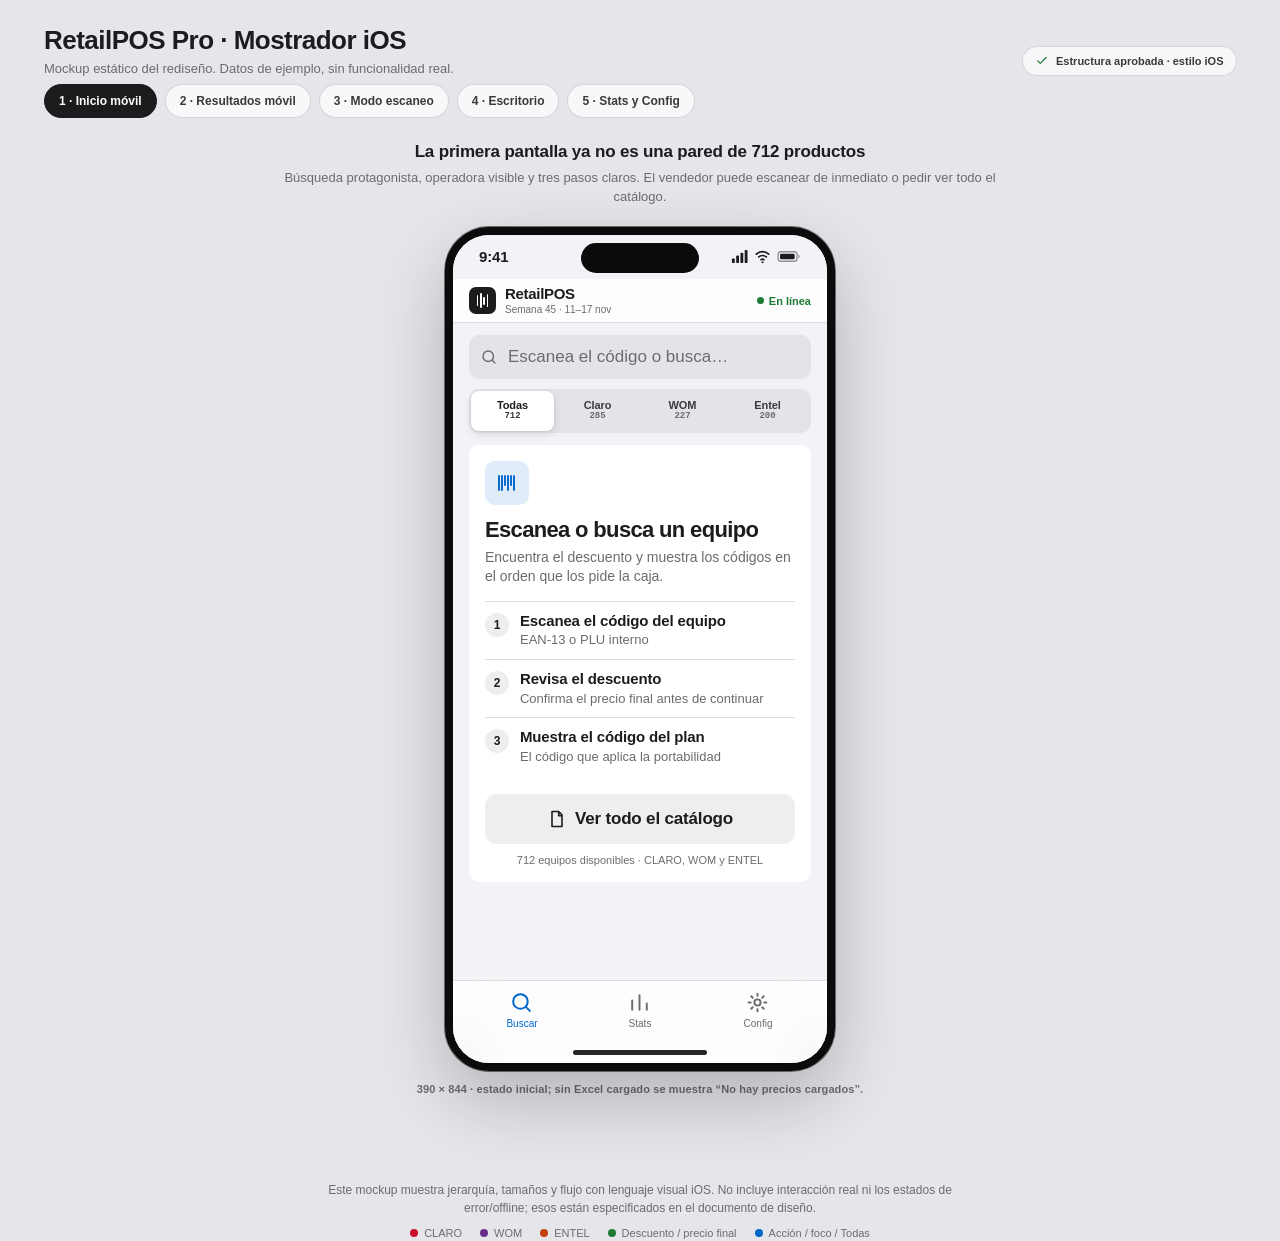
==== docs/superpowers/specs/mockups/retailpos-mostrador.html @ cb87d4d6 "feat(ui): pule contraste, accesibilidad y documenta la entrega iOS" ====
<!DOCTYPE html>
<html lang="es">
<head>
<meta charset="UTF-8">
<meta name="viewport" content="width=device-width, initial-scale=1">
<title>RetailPOS Pro · Mockup Mostrador iOS</title>
<style>
  :root {
    --canvas: #F2F2F7;
    --surface: #FFFFFF;
    --fill: rgba(118, 118, 128, 0.12);
    --fill-strong: rgba(118, 118, 128, 0.20);
    --ink: #1C1C1E;
    --ink-2: #3A3A3C;
    --muted: #6C6C70;
    --separator: rgba(60, 60, 67, 0.29);
    --separator-soft: rgba(60, 60, 67, 0.16);
    --tint: #0066CC;
    --tint-soft: rgba(0, 102, 204, 0.12);
    --success: #1E7A34;
    --success-soft: rgba(30, 122, 52, 0.12);
    --danger: #D70015;
    --claro: #C8102E;
    --wom: #6B2D8B;
    --entel: #C2410C;
    --todas: #0066CC;
    --warning-bg: #FFF8E5;
    --warning-ink: #6B4E00;
    --radius-group: 10px;
    --radius-control: 10px;
    --radius-button: 12px;
    --shadow-knob: 0 0 0 0.5px rgba(0,0,0,.04), 0 3px 8px rgba(0,0,0,.12);
    --ui: -apple-system, BlinkMacSystemFont, "SF Pro Text", "SF Pro Display", "Segoe UI", Roboto, "Helvetica Neue", Arial, sans-serif;
    --mono: ui-monospace, "SF Mono", Menlo, Consolas, "Cascadia Mono", monospace;
  }
  * { box-sizing: border-box; }
  html, body { margin: 0; min-height: 100%; }
  body {
    background: #E5E5EA;
    color: var(--ink);
    font-family: var(--ui);
    -webkit-font-smoothing: antialiased;
    text-rendering: optimizeLegibility;
  }
  button { font: inherit; color: inherit; cursor: pointer; }
  .mono { font-family: var(--mono); font-variant-numeric: tabular-nums; }
  .icon { width: 20px; height: 20px; display: inline-block; vertical-align: middle; flex: 0 0 auto; }
  .hairline { background: var(--separator); height: 1px; border: 0; margin: 0; }

  /* ---------- Mock chrome ---------- */
  .mock-top {
    max-width: 1240px; margin: 0 auto; padding: 26px 24px 8px;
    display: flex; justify-content: space-between; align-items: flex-end; gap: 20px;
  }
  .mock-top h1 { margin: 0; font-size: 26px; font-weight: 800; letter-spacing: -.02em; line-height: 1.1; }
  .mock-top p { margin: 6px 0 0; color: var(--muted); font-size: 13px; font-weight: 500; }
  .mock-badge {
    display: inline-flex; align-items: center; gap: 7px; height: 30px; padding: 0 12px;
    border-radius: 999px; background: rgba(255,255,255,.7); border: 1px solid rgba(60,60,67,.18);
    color: var(--ink-2); font-size: 11px; font-weight: 700; white-space: nowrap;
    backdrop-filter: saturate(180%) blur(20px);
  }
  .mock-tabs {
    max-width: 1240px; margin: 0 auto; padding: 0 24px 24px;
    display: flex; gap: 8px; flex-wrap: wrap;
  }
  .tab {
    height: 34px; padding: 0 14px; border-radius: 999px; border: 1px solid rgba(60,60,67,.18);
    background: rgba(255,255,255,.72); color: var(--ink-2); font-size: 12px; font-weight: 650;
    display: inline-flex; align-items: center; gap: 6px;
    -webkit-backdrop-filter: saturate(180%) blur(20px); backdrop-filter: saturate(180%) blur(20px);
  }
  .tab.active { background: var(--ink); border-color: var(--ink); color: #FFFFFF; }
  .stage { display: none; max-width: 1240px; margin: 0 auto; padding: 0 24px 64px; }
  .stage.active { display: block; }
  .stage-head { max-width: 760px; margin: 0 auto 20px; text-align: center; }
  .stage-head h2 { margin: 0; font-size: 17px; font-weight: 700; letter-spacing: -.01em; }
  .stage-head p { margin: 6px 0 0; color: var(--muted); font-size: 13px; line-height: 1.5; }
  .phone-row { display: flex; justify-content: center; gap: 34px; flex-wrap: wrap; align-items: flex-start; }
  .phone-wrap { display: flex; flex-direction: column; align-items: center; gap: 12px; }
  .phone-caption { font-size: 11px; font-weight: 650; color: var(--muted); letter-spacing: .01em; }

  /* ---------- iPhone frame ---------- */
  .phone {
    width: 390px; height: 844px; background: var(--canvas); border: 8px solid #0B0B0C;
    border-radius: 44px; overflow: hidden; box-shadow: 0 28px 70px rgba(0,0,0,.22), 0 0 0 1px rgba(0,0,0,.5);
    display: flex; flex-direction: column; position: relative;
  }
  .statusbar {
    height: 44px; flex: 0 0 auto; display: flex; align-items: center; justify-content: space-between;
    padding: 0 26px; background: var(--canvas); position: relative; z-index: 3;
  }
  .statusbar .time { font-size: 15px; font-weight: 650; letter-spacing: -.01em; width: 54px; }
  .island {
    position: absolute; top: 8px; left: 50%; transform: translateX(-50%);
    width: 118px; height: 30px; background: #0B0B0C; border-radius: 999px;
  }
  .status-icons { display: flex; align-items: center; gap: 6px; width: 54px; justify-content: flex-end; }
  .status-icons .icon { width: 17px; height: 17px; }

  /* ---------- Translucent bars ---------- */
  .appbar, .navbar, .tabbar, .detail-footer {
    background: rgba(255,255,255,.82);
    -webkit-backdrop-filter: saturate(180%) blur(20px);
    backdrop-filter: saturate(180%) blur(20px);
  }
  .appbar {
    height: 44px; flex: 0 0 auto; border-bottom: 1px solid var(--separator-soft);
    display: flex; align-items: center; justify-content: space-between; padding: 0 16px;
    position: relative; z-index: 2;
  }
  .brand { display: flex; align-items: center; gap: 9px; min-width: 0; }
  .brand-mark {
    width: 27px; height: 27px; border-radius: 7px; background: var(--ink); color: #FFFFFF;
    display: flex; align-items: center; justify-content: center; gap: 1.5px; flex: 0 0 auto;
  }
  .brand-mark i { display: block; width: 1.8px; background: #FFFFFF; border-radius: 1px; }
  .brand-mark i:nth-child(1) { height: 11px; }
  .brand-mark i:nth-child(2) { height: 15px; }
  .brand-mark i:nth-child(3) { height: 8px; }
  .brand-mark i:nth-child(4) { height: 13px; }
  .brand-title { font-size: 15px; font-weight: 700; letter-spacing: -.02em; line-height: 1.1; }
  .brand-sub { font-size: 10px; color: var(--muted); font-weight: 500; margin-top: 1px; }
  .conn { display: inline-flex; align-items: center; gap: 5px; font-size: 11px; font-weight: 600; color: var(--success); }
  .conn-dot { width: 7px; height: 7px; border-radius: 50%; background: var(--success); }
  .screen { flex: 1; min-height: 0; display: flex; flex-direction: column; background: var(--canvas); }
  .scroll { flex: 1; min-height: 0; overflow: auto; padding: 12px 16px 18px; }

  /* ---------- Search & segmented ---------- */
  .search {
    height: 44px; display: flex; align-items: center; gap: 8px; padding: 0 11px;
    background: var(--fill); border-radius: var(--radius-control);
  }
  .search .icon { color: var(--muted); width: 18px; height: 18px; }
  .search input {
    border: 0; outline: 0; background: transparent; flex: 1; min-width: 0;
    font-size: 17px; font-weight: 400; color: var(--ink); font-family: var(--ui);
  }
  .search input::placeholder { color: var(--muted); }
  .segmented {
    display: grid; grid-template-columns: repeat(4, 1fr); gap: 2px; margin-top: 10px;
    background: var(--fill); border-radius: var(--radius-control); padding: 2px; height: 44px;
  }
  .segment {
    border: 0; background: transparent; border-radius: 8px; padding: 0 4px;
    display: flex; flex-direction: column; align-items: center; justify-content: center; gap: 0;
    color: var(--ink-2); min-width: 0;
  }
  .segment.active { background: #FFFFFF; box-shadow: var(--shadow-knob); color: var(--ink); }
  .seg-label { font-size: 11px; font-weight: 600; letter-spacing: -.01em; line-height: 1.15; white-space: nowrap; }
  .seg-count { font-size: 9px; font-weight: 600; color: var(--muted); font-family: var(--mono); line-height: 1.1; }
  .segment.active .seg-count { color: var(--ink-2); }

  /* ---------- Generic ---------- */
  .group { background: var(--surface); border-radius: var(--radius-group); overflow: hidden; }
  .group-header {
    display: flex; align-items: center; justify-content: space-between; gap: 8px;
    margin: 16px 16px 7px; font-size: 12px; font-weight: 600; color: var(--muted);
    text-transform: uppercase; letter-spacing: .04em;
  }
  .row { display: flex; align-items: center; gap: 12px; padding: 12px 16px; min-height: 44px; background: var(--surface); }
  .row + .row { border-top: 1px solid var(--separator-soft); }
  .row-title { font-size: 16px; font-weight: 600; letter-spacing: -.01em; }
  .row-sub { font-size: 13px; color: var(--muted); margin-top: 1px; line-height: 1.35; }
  .chev { color: #C7C7CC; width: 15px; height: 15px; }
  .btn {
    height: 50px; border-radius: var(--radius-button); border: 0; font-size: 17px;
    font-weight: 600; display: inline-flex; align-items: center; justify-content: center;
    gap: 8px; padding: 0 16px; letter-spacing: -.01em;
  }
  .btn-block { width: 100%; }
  .btn-primary { background: var(--tint); color: #FFFFFF; }
  .btn-secondary { background: var(--fill); color: var(--ink); }
  .btn-text { background: transparent; color: var(--tint); padding: 0 4px; }
  .btn-plain { background: transparent; border: 0; color: var(--tint); font-size: 15px; font-weight: 600; min-height: 44px; display: inline-flex; align-items: center; padding: 0 4px; }
  .text-btn {
    min-height: 44px; display: inline-flex; align-items: center; justify-content: center; gap: 6px;
    border: 0; background: transparent; color: var(--tint); font-size: 15px; font-weight: 600; padding: 0 6px;
  }
  .carrier {
    height: 20px; padding: 0 7px; border-radius: 5px; color: #FFFFFF;
    font-size: 10px; font-weight: 700; letter-spacing: .03em;
    display: inline-flex; align-items: center; flex: 0 0 auto;
  }
  .carrier-claro { background: var(--claro); }
  .carrier-wom { background: var(--wom); }
  .carrier-entel { background: var(--entel); }

  /* ---------- Initial state ---------- */
  .hero { margin-top: 12px; padding: 16px; }
  .hero-icon {
    width: 44px; height: 44px; border-radius: 10px; background: var(--tint-soft); color: var(--tint);
    display: flex; align-items: center; justify-content: center; margin-bottom: 12px;
  }
  .hero-icon .icon { width: 24px; height: 24px; }
  .hero h2 { margin: 0; font-size: 22px; font-weight: 700; letter-spacing: -.03em; line-height: 1.18; }
  .hero p { margin: 5px 0 0; color: var(--muted); font-size: 14px; line-height: 1.4; }
  .steps { margin: 14px 0 4px; border-top: 1px solid var(--separator-soft); }
  .step { display: flex; gap: 11px; align-items: flex-start; padding: 10px 0; border-bottom: 1px solid var(--separator-soft); }
  .step:last-child { border-bottom: 0; }
  .step-num {
    width: 24px; height: 24px; border-radius: 50%; background: var(--fill);
    color: var(--ink); font-size: 12px; font-weight: 700; display: flex; align-items: center;
    justify-content: center; flex: 0 0 auto; margin-top: 1px;
  }
  .step-title { font-size: 15px; font-weight: 600; line-height: 1.25; letter-spacing: -.01em; }
  .step-sub { font-size: 13px; color: var(--muted); margin-top: 1px; line-height: 1.35; }
  .hero .btn { margin-top: 14px; }
  .availability { margin-top: 10px; text-align: center; font-size: 11px; font-weight: 500; color: var(--muted); }

  /* ---------- Tab bar ---------- */
  .tabbar {
    flex: 0 0 auto; height: 83px; padding: 7px 10px 0; border-top: 1px solid var(--separator-soft);
    display: grid; grid-template-columns: repeat(3, 1fr); position: relative;
  }
  .nav-item {
    display: flex; flex-direction: column; align-items: center; justify-content: flex-start;
    gap: 3px; font-size: 10px; font-weight: 500; color: var(--muted);
    background: transparent; border: 0; padding-top: 2px;
  }
  .nav-item .icon { width: 25px; height: 25px; }
  .nav-item.active { color: var(--tint); }
  .home-indicator {
    position: absolute; bottom: 8px; left: 50%; transform: translateX(-50%);
    width: 134px; height: 5px; border-radius: 999px; background: rgba(0,0,0,.85);
  }

  /* ---------- Results ---------- */
  .results-head { display: flex; align-items: center; justify-content: space-between; margin: 14px 4px 8px; }
  .results-count { font-size: 13px; font-weight: 500; color: var(--muted); }
  .filter-btn {
    height: 44px; padding: 0 12px; border-radius: 999px; border: 0; background: var(--fill);
    color: var(--ink); font-size: 13px; font-weight: 600; display: inline-flex; align-items: center; gap: 5px;
  }
  .result-row {
    width: 100%; display: grid; grid-template-columns: minmax(0, 1fr) auto; gap: 10px; align-items: center;
    min-height: 76px; padding: 11px 14px; border: 0; border-bottom: 1px solid var(--separator-soft);
    background: var(--surface); text-align: left;
  }
  .result-row:last-child { border-bottom: 0; }
  .result-meta { display: flex; align-items: center; gap: 7px; margin-bottom: 4px; }
  .brand-text { font-size: 11px; font-weight: 600; color: var(--muted); letter-spacing: .02em; }
  .result-name { font-size: 16px; font-weight: 600; line-height: 1.25; letter-spacing: -.02em; white-space: nowrap; overflow: hidden; text-overflow: ellipsis; }
  .result-sub { font-size: 12px; color: var(--muted); margin-top: 2px; font-weight: 400; }
  .result-price { text-align: right; display: flex; align-items: center; gap: 6px; }
  .discount { font-size: 15px; font-weight: 700; color: var(--success); letter-spacing: -.01em; }
  .final { font-size: 13px; font-weight: 600; color: var(--ink); margin-top: 1px; }
  .load-more { margin-top: 12px; }

  /* ---------- Detail ---------- */
  .navbar {
    height: 44px; flex: 0 0 auto; border-bottom: 1px solid var(--separator-soft);
    display: grid; grid-template-columns: 64px 1fr 64px; align-items: center; padding: 0 8px;
    position: relative; z-index: 2;
  }
  .nav-back {
    width: 44px; height: 44px; border: 0; background: transparent; color: var(--tint);
    display: inline-flex; align-items: center; justify-content: flex-start; padding-left: 6px;
  }
  .nav-back .icon { width: 22px; height: 22px; }
  .nav-title { text-align: center; min-width: 0; }
  .nav-title b { display: block; font-size: 16px; font-weight: 600; letter-spacing: -.02em; white-space: nowrap; overflow: hidden; text-overflow: ellipsis; }
  .nav-title span { display: block; font-size: 10px; color: var(--muted); font-weight: 500; margin-top: 0; }
  .nav-right { display: flex; justify-content: flex-end; padding-right: 4px; }
  .detail-screen { flex: 1; min-height: 0; display: flex; flex-direction: column; background: var(--canvas); position: relative; }
  .detail-scroll { flex: 1; min-height: 0; overflow: auto; padding: 12px 16px 16px; }
  .summary { padding: 12px 16px; }
  .summary-top { display: flex; align-items: flex-start; justify-content: space-between; gap: 10px; }
  .detail-name { font-size: 17px; font-weight: 700; line-height: 1.22; letter-spacing: -.02em; }
  .detail-meta { display: flex; align-items: center; gap: 7px; margin-top: 4px; font-size: 12px; color: var(--muted); font-weight: 500; }
  .dot-sep { width: 3px; height: 3px; border-radius: 50%; background: var(--muted); display: inline-block; }
  .price-line { display: flex; justify-content: space-between; align-items: flex-end; gap: 10px; margin-top: 12px; }
  .discount-big { font-size: 28px; font-weight: 700; color: var(--success); line-height: 1; letter-spacing: -.03em; }
  .final-big { font-size: 22px; font-weight: 700; line-height: 1; letter-spacing: -.02em; }
  .old-price { font-size: 11px; color: var(--muted); margin-top: 5px; font-weight: 500; }
  .price-right { text-align: right; }
  .discount-copy { display: flex; align-items: center; justify-content: flex-start; margin-top: 2px; }
  .section-title {
    display: flex; align-items: center; gap: 8px; margin: 12px 16px 6px;
    font-size: 12px; font-weight: 600; letter-spacing: .04em; text-transform: uppercase; color: var(--muted);
  }
  .code-card { padding: 10px 14px; margin-bottom: 10px; }
  .code-head { display: flex; align-items: center; justify-content: space-between; gap: 8px; }
  .code-label { display: flex; align-items: center; gap: 8px; font-size: 15px; font-weight: 600; letter-spacing: -.01em; }
  .step-chip {
    width: 22px; height: 22px; border-radius: 50%; background: var(--tint); color: #FFFFFF;
    font-size: 11px; font-weight: 700; display: inline-flex; align-items: center; justify-content: center; flex: 0 0 auto;
  }
  .code-carrier { color: var(--muted); font-weight: 500; }
  .code-kind { font-size: 10px; color: var(--muted); font-weight: 600; letter-spacing: .03em; }
  .barcode-box {
    height: 76px; background: #FFFFFF; border: 1px solid var(--separator-soft); border-radius: 8px;
    padding: 5px 8px; margin-top: 8px; display: flex; align-items: center; justify-content: center;
  }
  .barcode-box img { width: 100%; height: 100%; object-fit: fill; }
  .code-foot { display: flex; align-items: center; justify-content: space-between; gap: 8px; margin-top: 4px; }
  .code-number { font-size: 22px; font-weight: 700; letter-spacing: .04em; }
  .details-row {
    margin-top: 2px; display: flex; align-items: center; justify-content: space-between;
    padding: 10px 16px; font-size: 15px; font-weight: 500; color: var(--ink);
  }
  .details-row .right { display: flex; align-items: center; gap: 6px; color: var(--muted); font-size: 12px; }
  .detail-footer {
    flex: 0 0 auto; padding: 10px 16px 34px; border-top: 1px solid var(--separator-soft); position: relative;
  }
  .detail-footer .home-indicator { position: absolute; bottom: 8px; }

  /* ---------- Desktop ---------- */
  .desktop-stage { overflow-x: auto; padding-bottom: 6px; }
  .desktop {
    width: 1180px; margin: 0 auto; background: var(--canvas); border: 1px solid rgba(60,60,67,.18);
    border-radius: 16px; overflow: hidden; box-shadow: 0 28px 70px rgba(0,0,0,.16);
  }
  .desk-appbar {
    height: 64px; background: rgba(255,255,255,.82); border-bottom: 1px solid var(--separator-soft);
    display: flex; align-items: center; justify-content: space-between; padding: 0 24px;
    -webkit-backdrop-filter: saturate(180%) blur(20px); backdrop-filter: saturate(180%) blur(20px);
  }
  .desk-nav { display: flex; gap: 2px; background: var(--fill); border-radius: 10px; padding: 2px; }
  .desk-nav span { height: 32px; padding: 0 14px; border-radius: 8px; display: inline-flex; align-items: center; gap: 6px; font-size: 12px; font-weight: 600; color: var(--ink-2); }
  .desk-nav span.active { background: #FFFFFF; box-shadow: var(--shadow-knob); color: var(--ink); }
  .desk-content { padding: 18px 24px 24px; }
  .desk-search-row { display: flex; gap: 10px; align-items: center; }
  .desk-search { flex: 1; }
  .desk-segmented { max-width: 440px; }
  .desk-grid { display: grid; grid-template-columns: 7fr 5fr; gap: 16px; margin-top: 14px; align-items: start; }
  .table-card { background: var(--surface); border-radius: 10px; overflow: hidden; }
  .table-head, .table-row { display: grid; grid-template-columns: .8fr 2.5fr 1fr 1fr 1fr .95fr; gap: 8px; align-items: center; padding: 9px 14px; }
  .table-head { border-bottom: 1px solid var(--separator-soft); font-size: 10px; font-weight: 600; text-transform: uppercase; letter-spacing: .04em; color: var(--muted); }
  .table-row { border-bottom: 1px solid var(--separator-soft); font-size: 12px; }
  .table-row:last-child { border-bottom: 0; }
  .table-row.selected { background: var(--tint-soft); }
  .table-name { font-size: 14px; font-weight: 600; white-space: nowrap; overflow: hidden; text-overflow: ellipsis; letter-spacing: -.01em; }
  .table-sub { font-size: 11px; color: var(--muted); font-weight: 400; margin-top: 1px; }
  .table-action { min-height: 36px; border: 0; background: transparent; font-size: 12px; font-weight: 600; color: var(--tint); white-space: nowrap; }
  .desk-panel { background: var(--surface); border-radius: 10px; padding: 14px; }
  .desk-panel .detail-name { font-size: 16px; }
  .desk-panel .code-card { padding: 10px 12px; margin-bottom: 8px; border: 1px solid var(--separator-soft); }
  .desk-panel .barcode-box { height: 66px; }
  .desk-panel .code-number { font-size: 18px; }

  /* ---------- Stats & Config ---------- */
  .large-title { margin: 4px 2px 2px; font-size: 34px; font-weight: 700; letter-spacing: -.035em; line-height: 1.1; }
  .large-sub { margin: 2px 2px 12px; font-size: 14px; color: var(--muted); font-weight: 400; }
  .stat-card { padding: 14px 16px; margin-bottom: 10px; }
  .stat-top { display: flex; align-items: center; gap: 10px; }
  .stat-drop { width: 28px; height: 28px; border-radius: 50%; flex: 0 0 auto; display: inline-flex; align-items: center; justify-content: center; color: #FFFFFF; }
  .stat-drop .icon { width: 16px; height: 16px; }
  .stat-name { font-size: 16px; font-weight: 600; letter-spacing: .02em; }
  .stat-brands { margin-left: auto; font-size: 11px; font-weight: 500; color: var(--muted); background: var(--fill); border-radius: 999px; padding: 3px 8px; }
  .stat-total { font-size: 34px; font-weight: 700; letter-spacing: -.035em; margin-top: 10px; line-height: 1; }
  .stat-label { font-size: 11px; color: var(--muted); font-weight: 500; margin-top: 2px; }
  .stat-row { display: flex; justify-content: space-between; align-items: center; gap: 8px; margin-top: 10px; padding-top: 9px; border-top: 1px solid var(--separator-soft); font-size: 12px; }
  .stat-row span:first-child { color: var(--muted); font-weight: 400; }
  .stat-row span:last-child { font-weight: 600; }
  .stat-link { display: flex; justify-content: flex-end; margin-top: 6px; }
  .config-warning {
    display: flex; gap: 9px; align-items: flex-start; padding: 10px 4px 12px;
    color: var(--warning-ink); font-size: 12px; line-height: 1.4; font-weight: 500;
  }
  .config-warning .icon { width: 17px; height: 17px; color: #B45309; margin-top: 1px; }
  .upload-card { margin-bottom: 10px; }
  .upload-card .row { align-items: flex-start; padding: 12px 14px; }
  .upload-icon { width: 29px; height: 29px; border-radius: 7px; background: var(--tint); color: #FFFFFF; display: flex; align-items: center; justify-content: center; flex: 0 0 auto; }
  .upload-icon.blue { background: #007AFF; }
  .upload-title { font-size: 16px; font-weight: 600; letter-spacing: -.01em; }
  .upload-desc { font-size: 12px; color: var(--muted); line-height: 1.35; margin-top: 2px; }
  .upload-body { padding: 0 14px 12px; border-top: 1px solid var(--separator-soft); }
  .upload-body .btn { margin-top: 12px; }
  .upload-status {
    margin-top: 10px; display: flex; align-items: center; gap: 7px; font-size: 12px;
    color: var(--ink-2); background: var(--fill); border-radius: 8px; padding: 8px 10px; font-weight: 500;
  }
  .upload-status .dot { width: 7px; height: 7px; border-radius: 50%; background: var(--success); flex: 0 0 auto; }
  .upload-status.blue .dot { background: #007AFF; }
  .advanced-row { display: flex; align-items: center; justify-content: space-between; padding: 12px 16px; font-size: 15px; font-weight: 500; }
  .muted-note { text-align: center; color: var(--muted); font-size: 12px; line-height: 1.5; margin: 22px auto 0; max-width: 640px; }
  .legend { display: flex; justify-content: center; gap: 18px; flex-wrap: wrap; margin-top: 8px; color: var(--muted); font-size: 11px; font-weight: 500; }
  .legend span { display: inline-flex; align-items: center; gap: 6px; }
  .legend b { width: 8px; height: 8px; border-radius: 50%; display: inline-block; }

  @media (max-width: 1100px) {
    .desktop { width: 100%; }
    .desktop-stage { overflow-x: visible; }
    .desk-grid { grid-template-columns: 1fr; }
    .table-head, .table-row { grid-template-columns: .85fr 1.9fr .85fr .85fr .95fr 1.05fr; }
    .desk-panel { max-width: none; }
  }
  @media (max-width: 760px) {
    .mock-top { align-items: flex-start; flex-direction: column; }
    .phone { transform: scale(.92); transform-origin: top center; margin-bottom: -60px; }
    .phone-row { gap: 12px; }
  }
</style>
</head>
<body>

<svg width="0" height="0" style="position:absolute" aria-hidden="true">
  <defs>
    <symbol id="i-search" viewBox="0 0 24 24"><circle cx="11" cy="11" r="7" fill="none" stroke="currentColor" stroke-width="1.9"/><path d="m20 20-3.6-3.6" fill="none" stroke="currentColor" stroke-width="1.9" stroke-linecap="round"/></symbol>
    <symbol id="i-barcode" viewBox="0 0 24 24"><path d="M4 5v14M7 5v14M10 5v9M13 5v14M16 5v9M19 5v14" fill="none" stroke="currentColor" stroke-width="1.9" stroke-linecap="round"/></symbol>
    <symbol id="i-chart" viewBox="0 0 24 24"><path d="M5 19V10M12 19V5M19 19v-6" fill="none" stroke="currentColor" stroke-width="1.9" stroke-linecap="round"/></symbol>
    <symbol id="i-settings" viewBox="0 0 24 24"><circle cx="12" cy="12" r="3" fill="none" stroke="currentColor" stroke-width="1.9"/><path d="M12 3.5v2M12 18.5v2M3.5 12h2M18.5 12h2M6 6l1.4 1.4M16.6 16.6 18 18M18 6l-1.4 1.4M7.4 16.6 6 18" fill="none" stroke="currentColor" stroke-width="1.9" stroke-linecap="round"/></symbol>
    <symbol id="i-chevron" viewBox="0 0 24 24"><path d="m9 5 7 7-7 7" fill="none" stroke="currentColor" stroke-width="2" stroke-linecap="round" stroke-linejoin="round"/></symbol>
    <symbol id="i-back" viewBox="0 0 24 24"><path d="m15 5-7 7 7 7" fill="none" stroke="currentColor" stroke-width="2.1" stroke-linecap="round" stroke-linejoin="round"/></symbol>
    <symbol id="i-copy" viewBox="0 0 24 24"><rect x="9" y="9" width="11" height="11" rx="2.5" fill="none" stroke="currentColor" stroke-width="1.9"/><path d="M15 9V6a2 2 0 0 0-2-2H6a2 2 0 0 0-2 2v7a2 2 0 0 0 2 2h3" fill="none" stroke="currentColor" stroke-width="1.9"/></symbol>
    <symbol id="i-printer" viewBox="0 0 24 24"><path d="M7 8V4h10v4M7 17H5a2 2 0 0 1-2-2v-4a2 2 0 0 1 2-2h14a2 2 0 0 1 2 2v4a2 2 0 0 1-2 2h-2M7 14h10v6H7z" fill="none" stroke="currentColor" stroke-width="1.9" stroke-linejoin="round"/></symbol>
    <symbol id="i-filter" viewBox="0 0 24 24"><path d="M4 7h16M7 12h10M10 17h4" fill="none" stroke="currentColor" stroke-width="1.9" stroke-linecap="round"/></symbol>
    <symbol id="i-check" viewBox="0 0 24 24"><path d="m5 12 4 4L19 6" fill="none" stroke="currentColor" stroke-width="2.1" stroke-linecap="round" stroke-linejoin="round"/></symbol>
    <symbol id="i-x" viewBox="0 0 24 24"><path d="m6 6 12 12M18 6 6 18" fill="none" stroke="currentColor" stroke-width="2.1" stroke-linecap="round"/></symbol>
    <symbol id="i-upload" viewBox="0 0 24 24"><path d="M12 16V4m0 0-4 4m4-4 4 4M5 16v2a2 2 0 0 0 2 2h10a2 2 0 0 0 2-2v-2" fill="none" stroke="currentColor" stroke-width="1.9" stroke-linecap="round" stroke-linejoin="round"/></symbol>
    <symbol id="i-file" viewBox="0 0 24 24"><path d="M6 3h8l4 4v14H6zM14 3v5h5" fill="none" stroke="currentColor" stroke-width="1.9" stroke-linejoin="round"/></symbol>
    <symbol id="i-info" viewBox="0 0 24 24"><circle cx="12" cy="12" r="9" fill="none" stroke="currentColor" stroke-width="1.9"/><path d="M12 11v5M12 8h.01" fill="none" stroke="currentColor" stroke-width="2.1" stroke-linecap="round"/></symbol>
    <symbol id="i-warning" viewBox="0 0 24 24"><path d="M12 4 3.2 19.5h17.6L12 4z" fill="none" stroke="currentColor" stroke-width="1.9" stroke-linejoin="round"/><path d="M12 9.5v4.5M12 17h.01" fill="none" stroke="currentColor" stroke-width="2" stroke-linecap="round"/></symbol>
    <symbol id="i-refresh" viewBox="0 0 24 24"><path d="M20 11a8 8 0 1 0-2.3 5.7M20 5v6h-6" fill="none" stroke="currentColor" stroke-width="1.9" stroke-linecap="round" stroke-linejoin="round"/></symbol>
    <symbol id="i-signal" viewBox="0 0 18 18"><rect x="1" y="11" width="3" height="5" rx="1" fill="currentColor"/><rect x="5.5" y="8" width="3" height="8" rx="1" fill="currentColor"/><rect x="10" y="5" width="3" height="11" rx="1" fill="currentColor"/><rect x="14.5" y="2" width="3" height="14" rx="1" fill="currentColor"/></symbol>
    <symbol id="i-wifi" viewBox="0 0 18 18"><path d="M2.5 6.5a9.5 9.5 0 0 1 13 0M5 9.5a6 6 0 0 1 8 0M7.5 12.4a2.6 2.6 0 0 1 3 0" fill="none" stroke="currentColor" stroke-width="1.8" stroke-linecap="round"/><circle cx="9" cy="15" r="1.1" fill="currentColor"/></symbol>
    <symbol id="i-battery" viewBox="0 0 25 18"><rect x="1" y="4" width="20" height="10" rx="2.6" fill="none" stroke="currentColor" stroke-width="1.4" opacity=".45"/><rect x="3" y="6" width="15.5" height="6" rx="1.4" fill="currentColor"/><path d="M22.5 7v4a2.2 2.2 0 0 0 0-4z" fill="currentColor" opacity=".45"/></symbol>
  </defs>
</svg>

<header class="mock-top">
  <div>
    <h1>RetailPOS Pro · Mostrador iOS</h1>
    <p>Mockup estático del rediseño. Datos de ejemplo, sin funcionalidad real.</p>
  </div>
  <span class="mock-badge"><svg class="icon" style="width:14px;height:14px;color:var(--success)"><use href="#i-check"/></svg> Estructura aprobada · estilo iOS</span>
</header>

<nav class="mock-tabs" aria-label="Pantallas del mockup">
  <button class="tab active" data-target="s1">1 · Inicio móvil</button>
  <button class="tab" data-target="s2">2 · Resultados móvil</button>
  <button class="tab" data-target="s3">3 · Modo escaneo</button>
  <button class="tab" data-target="s4">4 · Escritorio</button>
  <button class="tab" data-target="s5">5 · Stats y Config</button>
</nav>

<main>

<section class="stage active" id="s1">
  <div class="stage-head">
    <h2>La primera pantalla ya no es una pared de 712 productos</h2>
    <p>Búsqueda protagonista, operadora visible y tres pasos claros. El vendedor puede escanear de inmediato o pedir ver todo el catálogo.</p>
  </div>
  <div class="phone-row">
    <div class="phone-wrap">
      <div class="phone">
        <div class="statusbar"><span class="time">9:41</span><span class="island"></span><span class="status-icons"><svg class="icon"><use href="#i-signal"/></svg><svg class="icon"><use href="#i-wifi"/></svg><svg class="icon" style="width:24px"><use href="#i-battery"/></svg></span></div>
        <div class="appbar">
          <div class="brand">
            <div class="brand-mark"><i></i><i></i><i></i><i></i></div>
            <div><div class="brand-title">RetailPOS</div><div class="brand-sub">Semana 45 · 11–17 nov</div></div>
          </div>
          <div class="conn"><span class="conn-dot"></span>En línea</div>
        </div>
        <div class="screen">
          <div class="scroll">
            <div class="search"><svg class="icon"><use href="#i-search"/></svg><input value="" placeholder="Escanea el código o busca…" readonly></div>
            <div class="segmented" role="tablist" aria-label="Operadora">
              <button class="segment active" role="tab" aria-selected="true"><span class="seg-label">Todas</span><span class="seg-count">712</span></button>
              <button class="segment" role="tab" aria-selected="false"><span class="seg-label">Claro</span><span class="seg-count">285</span></button>
              <button class="segment" role="tab" aria-selected="false"><span class="seg-label">WOM</span><span class="seg-count">227</span></button>
              <button class="segment" role="tab" aria-selected="false"><span class="seg-label">Entel</span><span class="seg-count">200</span></button>
            </div>

            <div class="hero group">
              <div class="hero-icon"><svg class="icon"><use href="#i-barcode"/></svg></div>
              <h2>Escanea o busca un equipo</h2>
              <p>Encuentra el descuento y muestra los códigos en el orden que los pide la caja.</p>
              <div class="steps">
                <div class="step"><div class="step-num">1</div><div><div class="step-title">Escanea el código del equipo</div><div class="step-sub">EAN-13 o PLU interno</div></div></div>
                <div class="step"><div class="step-num">2</div><div><div class="step-title">Revisa el descuento</div><div class="step-sub">Confirma el precio final antes de continuar</div></div></div>
                <div class="step"><div class="step-num">3</div><div><div class="step-title">Muestra el código del plan</div><div class="step-sub">El código que aplica la portabilidad</div></div></div>
              </div>
              <button class="btn btn-secondary btn-block"><svg class="icon"><use href="#i-file"/></svg>Ver todo el catálogo</button>
              <div class="availability">712 equipos disponibles · CLARO, WOM y ENTEL</div>
            </div>
          </div>
          <nav class="tabbar" aria-label="Principal">
            <button class="nav-item active"><svg class="icon"><use href="#i-search"/></svg>Buscar</button>
            <button class="nav-item"><svg class="icon"><use href="#i-chart"/></svg>Stats</button>
            <button class="nav-item"><svg class="icon"><use href="#i-settings"/></svg>Config</button>
            <span class="home-indicator"></span>
          </nav>
        </div>
      </div>
      <div class="phone-caption">390 × 844 · estado inicial; sin Excel cargado se muestra “No hay precios cargados”.</div>
    </div>
  </div>
</section>

<section class="stage" id="s2">
  <div class="stage-head">
    <h2>Resultados compactos, con la información que decide la venta</h2>
    <p>40 resultados por página. La fila completa es un botón; el descuento y el precio final se leen de un vistazo.</p>
  </div>
  <div class="phone-row">
    <div class="phone-wrap">
      <div class="phone">
        <div class="statusbar"><span class="time">9:41</span><span class="island"></span><span class="status-icons"><svg class="icon"><use href="#i-signal"/></svg><svg class="icon"><use href="#i-wifi"/></svg><svg class="icon" style="width:24px"><use href="#i-battery"/></svg></span></div>
        <div class="appbar">
          <div class="brand">
            <div class="brand-mark"><i></i><i></i><i></i><i></i></div>
            <div><div class="brand-title">RetailPOS</div><div class="brand-sub">Semana 45 · 11–17 nov</div></div>
          </div>
          <div class="conn"><span class="conn-dot"></span>En línea</div>
        </div>
        <div class="screen">
          <div class="scroll">
            <div class="search"><svg class="icon"><use href="#i-search"/></svg><input value="iphone 13" readonly></div>
            <div class="segmented" role="tablist" aria-label="Operadora">
              <button class="segment active" role="tab" aria-selected="true"><span class="seg-label">Todas</span><span class="seg-count">712</span></button>
              <button class="segment" role="tab" aria-selected="false"><span class="seg-label">Claro</span><span class="seg-count">285</span></button>
              <button class="segment" role="tab" aria-selected="false"><span class="seg-label">WOM</span><span class="seg-count">227</span></button>
              <button class="segment" role="tab" aria-selected="false"><span class="seg-label">Entel</span><span class="seg-count">200</span></button>
            </div>

            <div class="results-head">
              <div class="results-count">128 resultados</div>
              <button class="filter-btn"><svg class="icon" style="width:15px;height:15px"><use href="#i-filter"/></svg>Filtros <span style="color:var(--tint);font-family:var(--mono)">2</span></button>
            </div>

            <div class="group">
              <button class="result-row">
                <div><div class="result-meta"><span class="carrier carrier-claro">CLARO</span><span class="brand-text">APPLE</span></div><div class="result-name">iPhone 13 128GB Blanco</div><div class="result-sub">PLU 27537898</div></div>
                <div class="result-price"><div><div class="discount mono">-$80.000</div><div class="final mono">$419.990</div></div><svg class="icon chev"><use href="#i-chevron"/></svg></div>
              </button>
              <button class="result-row">
                <div><div class="result-meta"><span class="carrier carrier-wom">WOM</span><span class="brand-text">APPLE</span></div><div class="result-name">iPhone 13 128GB Medianoche</div><div class="result-sub">PLU 27448690</div></div>
                <div class="result-price"><div><div class="discount mono">-$70.000</div><div class="final mono">$449.990</div></div><svg class="icon chev"><use href="#i-chevron"/></svg></div>
              </button>
              <button class="result-row">
                <div><div class="result-meta"><span class="carrier carrier-entel">ENTEL</span><span class="brand-text">APPLE</span></div><div class="result-name">iPhone 13 128GB Azul</div><div class="result-sub">PLU 27448739</div></div>
                <div class="result-price"><div><div class="discount mono">-$60.000</div><div class="final mono">$459.990</div></div><svg class="icon chev"><use href="#i-chevron"/></svg></div>
              </button>
              <button class="result-row">
                <div><div class="result-meta"><span class="carrier carrier-claro">CLARO</span><span class="brand-text">APPLE</span></div><div class="result-name">iPhone 13 256GB Rosa</div><div class="result-sub">PLU 27537898</div></div>
                <div class="result-price"><div><div class="discount mono">-$90.000</div><div class="final mono">$509.990</div></div><svg class="icon chev"><use href="#i-chevron"/></svg></div>
              </button>
              <button class="result-row">
                <div><div class="result-meta"><span class="carrier carrier-wom">WOM</span><span class="brand-text">APPLE</span></div><div class="result-name">iPhone 13 256GB Verde</div><div class="result-sub">PLU 27448690</div></div>
                <div class="result-price"><div><div class="discount mono">-$75.000</div><div class="final mono">$474.990</div></div><svg class="icon chev"><use href="#i-chevron"/></svg></div>
              </button>
            </div>
            <button class="btn btn-text btn-block load-more">Cargar 40 más</button>
          </div>
          <nav class="tabbar" aria-label="Principal">
            <button class="nav-item active"><svg class="icon"><use href="#i-search"/></svg>Buscar</button>
            <button class="nav-item"><svg class="icon"><use href="#i-chart"/></svg>Stats</button>
            <button class="nav-item"><svg class="icon"><use href="#i-settings"/></svg>Config</button>
            <span class="home-indicator"></span>
          </nav>
        </div>
      </div>
      <div class="phone-caption">390 × 844 · 40 filas por página, no 712 tarjetas.</div>
    </div>
  </div>
</section>

<section class="stage" id="s3">
  <div class="stage-head">
    <h2>Modo escaneo: Equipo → Plan, ambos visibles sin scroll</h2>
    <p>El detalle deja de ser un panel de descuento. Los dos códigos que la caja necesita quedan completos, con su número y un botón de copiar de 44 px.</p>
  </div>
  <div class="phone-row">
    <div class="phone-wrap">
      <div class="phone">
        <div class="statusbar"><span class="time">9:41</span><span class="island"></span><span class="status-icons"><svg class="icon"><use href="#i-signal"/></svg><svg class="icon"><use href="#i-wifi"/></svg><svg class="icon" style="width:24px"><use href="#i-battery"/></svg></span></div>
        <div class="navbar">
          <button class="nav-back" aria-label="Volver"><svg class="icon"><use href="#i-back"/></svg></button>
          <div class="nav-title"><b>iPhone 13 128GB Blanco</b><span>CLARO · APPLE</span></div>
          <div class="nav-right"><span class="carrier carrier-claro">CLARO</span></div>
        </div>
        <div class="detail-screen">
          <div class="detail-scroll">
            <div class="summary group">
              <div class="detail-name">iPhone 13 128GB Blanco</div>
              <div class="detail-meta"><span>PLU 27537898</span><span class="dot-sep"></span><span>Vigencia 11–17 nov</span></div>
              <div class="price-line">
                <div><div class="discount-big mono">-$80.000</div><div class="old-price mono">Normal $499.990</div></div>
                <div class="price-right"><div class="final-big mono">$419.990</div><div class="old-price">Precio final</div></div>
              </div>
              <div class="discount-copy"><button class="text-btn"><svg class="icon" style="width:15px;height:15px"><use href="#i-copy"/></svg>Copiar descuento</button></div>
            </div>

            <div class="section-title"><span>Códigos para escanear</span><span style="height:1px;background:var(--separator-soft);flex:1"></span></div>

            <div class="code-card group">
              <div class="code-head"><div class="code-label"><span class="step-chip">1</span>Código del equipo</div><span class="code-kind">EAN-13</span></div>
              <div class="barcode-box"><img src="assets/equipo.svg" alt="Código de barras del equipo"></div>
              <div class="code-foot"><div class="code-number mono">0200027537897</div><button class="text-btn"><svg class="icon" style="width:15px;height:15px"><use href="#i-copy"/></svg>Copiar</button></div>
            </div>

            <div class="code-card group">
              <div class="code-head"><div class="code-label"><span class="step-chip">2</span>Código del plan <span class="code-carrier">· CLARO</span></div><span class="code-kind">COD BARRA</span></div>
              <div class="barcode-box"><img src="assets/plan.svg" alt="Código de barras del plan CLARO"></div>
              <div class="code-foot"><div class="code-number mono">200028174046</div><button class="text-btn"><svg class="icon" style="width:15px;height:15px"><use href="#i-copy"/></svg>Copiar</button></div>
            </div>

            <div class="details-row group"><span>Más detalles</span><span class="right">PLU, origen EAN, vigencia <svg class="icon chev"><use href="#i-chevron"/></svg></span></div>
          </div>
          <div class="detail-footer">
            <button class="btn btn-primary btn-block"><svg class="icon"><use href="#i-printer"/></svg>Imprimir códigos</button>
            <span class="home-indicator"></span>
          </div>
        </div>
      </div>
      <div class="phone-caption">390 × 844 · ambos códigos caben sin scroll; “Más detalles” queda debajo.</div>
    </div>
  </div>
</section>

<section class="stage" id="s4">
  <div class="stage-head">
    <h2>Escritorio: tabla para encontrar, panel para escanear</h2>
    <p>La tabla se queda con los datos de decisión y el panel sticky con los dos códigos. Sin columnas de EAN/Plan que obliguen a hacer scroll horizontal.</p>
  </div>
  <div class="desktop-stage">
    <div class="desktop">
      <div class="desk-appbar">
        <div class="brand">
          <div class="brand-mark"><i></i><i></i><i></i><i></i></div>
          <div><div class="brand-title">RetailPOS</div><div class="brand-sub">Semana 45 · 11–17 nov</div></div>
        </div>
        <div class="desk-nav"><span class="active"><svg class="icon" style="width:15px;height:15px"><use href="#i-search"/></svg>Buscar</span><span><svg class="icon" style="width:15px;height:15px"><use href="#i-chart"/></svg>Stats</span><span><svg class="icon" style="width:15px;height:15px"><use href="#i-settings"/></svg>Config</span></div>
        <div class="conn"><span class="conn-dot"></span>En línea</div>
      </div>
      <div class="desk-content">
        <div class="desk-search-row">
          <div class="search desk-search" style="height:40px"><svg class="icon"><use href="#i-search"/></svg><input value="iphone 13" readonly style="font-size:14px"></div>
          <button class="filter-btn"><svg class="icon" style="width:15px;height:15px"><use href="#i-filter"/></svg>Filtros</button>
        </div>
        <div class="segmented desk-segmented" role="tablist" aria-label="Operadora" style="height:36px">
          <button class="segment active" role="tab" aria-selected="true" style="flex-direction:row;gap:5px"><span class="seg-label">Todas</span><span class="seg-count">712</span></button>
          <button class="segment" role="tab" aria-selected="false" style="flex-direction:row;gap:5px"><span class="seg-label">Claro</span><span class="seg-count">285</span></button>
          <button class="segment" role="tab" aria-selected="false" style="flex-direction:row;gap:5px"><span class="seg-label">WOM</span><span class="seg-count">227</span></button>
          <button class="segment" role="tab" aria-selected="false" style="flex-direction:row;gap:5px"><span class="seg-label">Entel</span><span class="seg-count">200</span></button>
        </div>
        <div class="desk-grid">
          <div>
            <div class="results-head"><div class="results-count">128 resultados · página 1 de 4</div><div style="font-size:11px;color:var(--muted);font-weight:500">Enter para buscar</div></div>
            <div class="table-card">
              <div class="table-head"><span>Operadora</span><span>Producto</span><span>PLU</span><span>Dcto.</span><span>Precio final</span><span></span></div>
              <div class="table-row selected"><span><span class="carrier carrier-claro">CLARO</span></span><span><div class="table-name">iPhone 13 128GB Blanco</div><div class="table-sub">APPLE</div></span><span class="mono" style="font-size:11px">27537898</span><span class="mono" style="color:var(--success);font-weight:700">-$80.000</span><span class="mono" style="font-weight:600">$419.990</span><span><button class="table-action">Ver códigos</button></span></div>
              <div class="table-row"><span><span class="carrier carrier-wom">WOM</span></span><span><div class="table-name">iPhone 13 128GB Medianoche</div><div class="table-sub">APPLE</div></span><span class="mono" style="font-size:11px">27448690</span><span class="mono" style="color:var(--success);font-weight:700">-$70.000</span><span class="mono" style="font-weight:600">$449.990</span><span><button class="table-action">Ver códigos</button></span></div>
              <div class="table-row"><span><span class="carrier carrier-entel">ENTEL</span></span><span><div class="table-name">iPhone 13 128GB Azul</div><div class="table-sub">APPLE</div></span><span class="mono" style="font-size:11px">27448739</span><span class="mono" style="color:var(--success);font-weight:700">-$60.000</span><span class="mono" style="font-weight:600">$459.990</span><span><button class="table-action">Ver códigos</button></span></div>
              <div class="table-row"><span><span class="carrier carrier-claro">CLARO</span></span><span><div class="table-name">iPhone 13 256GB Rosa</div><div class="table-sub">APPLE</div></span><span class="mono" style="font-size:11px">27537898</span><span class="mono" style="color:var(--success);font-weight:700">-$90.000</span><span class="mono" style="font-weight:600">$509.990</span><span><button class="table-action">Ver códigos</button></span></div>
              <div class="table-row"><span><span class="carrier carrier-wom">WOM</span></span><span><div class="table-name">iPhone 13 256GB Verde</div><div class="table-sub">APPLE</div></span><span class="mono" style="font-size:11px">27448690</span><span class="mono" style="color:var(--success);font-weight:700">-$75.000</span><span class="mono" style="font-weight:600">$474.990</span><span><button class="table-action">Ver códigos</button></span></div>
              <div class="table-row"><span><span class="carrier carrier-entel">ENTEL</span></span><span><div class="table-name">iPhone 13 256GB Negro</div><div class="table-sub">APPLE</div></span><span class="mono" style="font-size:11px">27448739</span><span class="mono" style="color:var(--success);font-weight:700">-$85.000</span><span class="mono" style="font-weight:600">$499.990</span><span><button class="table-action">Ver códigos</button></span></div>
            </div>
            <button class="btn btn-text btn-block load-more" style="margin-top:8px">Cargar 50 más</button>
          </div>
          <aside class="desk-panel">
            <div style="display:flex;align-items:flex-start;justify-content:space-between;gap:10px;margin-bottom:8px">
              <div>
                <div style="font-size:10px;color:var(--muted);font-weight:600;text-transform:uppercase;letter-spacing:.04em">Producto seleccionado</div>
                <div class="detail-name" style="margin-top:2px">iPhone 13 128GB Blanco</div>
                <div class="detail-meta"><span>CLARO · APPLE</span><span class="dot-sep"></span><span>PLU 27537898</span></div>
              </div>
              <button class="nav-back" aria-label="Cerrar" style="justify-content:center;color:var(--muted)"><svg class="icon" style="width:18px;height:18px"><use href="#i-x"/></svg></button>
            </div>
            <div class="price-line" style="margin-top:8px"><div><div class="discount-big mono" style="font-size:24px">-$80.000</div><div class="old-price mono">Normal $499.990</div></div><div class="price-right"><div class="final-big mono" style="font-size:18px">$419.990</div><div class="old-price">Precio final</div></div></div>
            <div class="section-title" style="margin-left:0;margin-right:0"><span>Códigos para escanear</span><span style="height:1px;background:var(--separator-soft);flex:1"></span></div>
            <div class="code-card">
              <div class="code-head"><div class="code-label" style="font-size:13px"><span class="step-chip" style="width:20px;height:20px;font-size:10px">1</span>Código del equipo</div><span class="code-kind">EAN-13</span></div>
              <div class="barcode-box"><img src="assets/equipo.svg" alt="Código de barras del equipo"></div>
              <div class="code-foot"><div class="code-number mono">0200027537897</div><button class="text-btn" style="font-size:13px"><svg class="icon" style="width:14px;height:14px"><use href="#i-copy"/></svg>Copiar</button></div>
            </div>
            <div class="code-card">
              <div class="code-head"><div class="code-label" style="font-size:13px"><span class="step-chip" style="width:20px;height:20px;font-size:10px">2</span>Código del plan <span class="code-carrier">· CLARO</span></div><span class="code-kind">COD BARRA</span></div>
              <div class="barcode-box"><img src="assets/plan.svg" alt="Código de barras del plan CLARO"></div>
              <div class="code-foot"><div class="code-number mono">200028174046</div><button class="text-btn" style="font-size:13px"><svg class="icon" style="width:14px;height:14px"><use href="#i-copy"/></svg>Copiar</button></div>
            </div>
            <button class="btn btn-primary btn-block" style="margin-top:4px;height:44px;font-size:15px"><svg class="icon" style="width:17px;height:17px"><use href="#i-printer"/></svg>Imprimir códigos</button>
          </aside>
        </div>
      </div>
    </div>
  </div>
</section>

<section class="stage" id="s5">
  <div class="stage-head">
    <h2>Stats y Config comparten el mismo sistema visual</h2>
    <p>Las tarjetas dejan de ser divs clickeables; cada acción es un botón real. La configuración separa claramente Excel, CSV y diagnóstico avanzado.</p>
  </div>
  <div class="phone-row">
    <div class="phone-wrap">
      <div class="phone">
        <div class="statusbar"><span class="time">9:41</span><span class="island"></span><span class="status-icons"><svg class="icon"><use href="#i-signal"/></svg><svg class="icon"><use href="#i-wifi"/></svg><svg class="icon" style="width:24px"><use href="#i-battery"/></svg></span></div>
        <div class="appbar">
          <div class="brand">
            <div class="brand-mark"><i></i><i></i><i></i><i></i></div>
            <div><div class="brand-title">RetailPOS</div><div class="brand-sub">Semana 45 · 11–17 nov</div></div>
          </div>
          <div class="conn"><span class="conn-dot"></span>En línea</div>
        </div>
        <div class="screen">
          <div class="scroll">
            <div class="large-title">Estadísticas</div>
            <div class="large-sub">Resumen del catálogo vigente</div>

            <div class="group stat-card">
              <div class="stat-top"><span class="stat-drop" style="background:var(--claro)"><svg class="icon"><use href="#i-barcode"/></svg></span><span class="stat-name" style="color:var(--claro)">CLARO</span><span class="stat-brands">12 marcas</span></div>
              <div class="stat-total">285</div><div class="stat-label">equipos</div>
              <div class="stat-row"><span>Máx. descuento</span><span class="mono" style="color:var(--success)">-$170.000</span></div>
              <div class="stat-row"><span>Rango de precios</span><span class="mono">$49.990 – $1.499.990</span></div>
              <div class="stat-link"><button class="btn-plain">Ver productos</button></div>
            </div>

            <div class="group stat-card">
              <div class="stat-top"><span class="stat-drop" style="background:var(--wom)"><svg class="icon"><use href="#i-barcode"/></svg></span><span class="stat-name" style="color:var(--wom)">WOM</span><span class="stat-brands">10 marcas</span></div>
              <div class="stat-total">227</div><div class="stat-label">equipos</div>
              <div class="stat-row"><span>Máx. descuento</span><span class="mono" style="color:var(--success)">-$150.000</span></div>
              <div class="stat-row"><span>Rango de precios</span><span class="mono">$39.990 – $1.399.990</span></div>
              <div class="stat-link"><button class="btn-plain">Ver productos</button></div>
            </div>

            <div class="group stat-card">
              <div class="stat-top"><span class="stat-drop" style="background:var(--entel)"><svg class="icon"><use href="#i-barcode"/></svg></span><span class="stat-name" style="color:var(--entel)">ENTEL</span><span class="stat-brands">9 marcas</span></div>
              <div class="stat-total">200</div><div class="stat-label">equipos</div>
              <div class="stat-row"><span>Máx. descuento</span><span class="mono" style="color:var(--success)">-$160.000</span></div>
              <div class="stat-row"><span>Rango de precios</span><span class="mono">$44.990 – $1.299.990</span></div>
              <div class="stat-link"><button class="btn-plain">Ver productos</button></div>
            </div>
          </div>
          <nav class="tabbar" aria-label="Principal">
            <button class="nav-item"><svg class="icon"><use href="#i-search"/></svg>Buscar</button>
            <button class="nav-item active"><svg class="icon"><use href="#i-chart"/></svg>Stats</button>
            <button class="nav-item"><svg class="icon"><use href="#i-settings"/></svg>Config</button>
            <span class="home-indicator"></span>
          </nav>
        </div>
      </div>
      <div class="phone-caption">Stats · large title, grupos y acción explícita de 44 px.</div>
    </div>

    <div class="phone-wrap">
      <div class="phone">
        <div class="statusbar"><span class="time">9:41</span><span class="island"></span><span class="status-icons"><svg class="icon"><use href="#i-signal"/></svg><svg class="icon"><use href="#i-wifi"/></svg><svg class="icon" style="width:24px"><use href="#i-battery"/></svg></span></div>
        <div class="appbar">
          <div class="brand">
            <div class="brand-mark"><i></i><i></i><i></i><i></i></div>
            <div><div class="brand-title">RetailPOS</div><div class="brand-sub">Semana 45 · 11–17 nov</div></div>
          </div>
          <div class="conn"><span class="conn-dot"></span>En línea</div>
        </div>
        <div class="screen">
          <div class="scroll">
            <div class="large-title">Configuración</div>
            <div class="large-sub">Fuentes de datos y caché offline</div>

            <div class="config-warning"><svg class="icon"><use href="#i-warning"/></svg><span><strong>Uso administrativo.</strong> Cambiar el Excel o el CSV afecta a todos los vendedores.</span></div>

            <div class="group-header" style="margin-left:2px;margin-right:2px">Datos</div>
            <div class="group upload-card">
              <div class="row">
                <div class="upload-icon"><svg class="icon" style="width:17px;height:17px"><use href="#i-file"/></svg></div>
                <div><div class="upload-title">Excel de precios</div><div class="upload-desc">Archivo semanal con las hojas CLARO, WOM y ENTEL.</div></div>
              </div>
              <div class="upload-body">
                <button class="btn btn-primary btn-block" style="height:44px;font-size:15px">Seleccionar Excel…</button>
                <div class="upload-status"><span class="dot"></span><span>MSM W45 (11.11 - 17.11) TIENDAS.xlsx</span></div>
              </div>
            </div>

            <div class="group upload-card">
              <div class="row">
                <div class="upload-icon blue"><svg class="icon" style="width:17px;height:17px"><use href="#i-upload"/></svg></div>
                <div><div class="upload-title">CSV de existencias</div><div class="upload-desc">Base maestra de EAN-13 para resolver PLUs sin fórmula.</div></div>
              </div>
              <div class="upload-body">
                <button class="btn btn-secondary btn-block" style="height:44px;font-size:15px">Actualizar CSV…</button>
                <div class="upload-status blue"><span class="dot"></span><span>47.328 códigos cargados</span></div>
              </div>
            </div>

            <div class="group-header" style="margin-left:2px;margin-right:2px">Aplicación</div>
            <div class="group">
              <div class="advanced-row"><span>Avanzado y caché</span><svg class="icon chev"><use href="#i-chevron"/></svg></div>
            </div>
          </div>
          <nav class="tabbar" aria-label="Principal">
            <button class="nav-item"><svg class="icon"><use href="#i-search"/></svg>Buscar</button>
            <button class="nav-item"><svg class="icon"><use href="#i-chart"/></svg>Stats</button>
            <button class="nav-item active"><svg class="icon"><use href="#i-settings"/></svg>Config</button>
            <span class="home-indicator"></span>
          </nav>
        </div>
      </div>
      <div class="phone-caption">Config · listas agrupadas, estados de archivo y acciones de 44 px.</div>
    </div>
  </div>
</section>

</main>

<div class="muted-note">
  Este mockup muestra jerarquía, tamaños y flujo con lenguaje visual iOS. No incluye interacción real ni los estados de error/offline; esos están especificados en el documento de diseño.
  <div class="legend"><span><b style="background:var(--claro)"></b>CLARO</span><span><b style="background:var(--wom)"></b>WOM</span><span><b style="background:var(--entel)"></b>ENTEL</span><span><b style="background:var(--success)"></b>Descuento / precio final</span><span><b style="background:var(--tint)"></b>Acción / foco / Todas</span></div>
</div>

<script>
  (function () {
    var tabs = Array.prototype.slice.call(document.querySelectorAll('.tab'));
    var stages = Array.prototype.slice.call(document.querySelectorAll('.stage'));
    tabs.forEach(function (tab) {
      tab.addEventListener('click', function () {
        tabs.forEach(function (t) { t.classList.remove('active'); });
        stages.forEach(function (s) { s.classList.remove('active'); });
        tab.classList.add('active');
        var target = document.getElementById(tab.dataset.target);
        if (target) target.classList.add('active');
        window.scrollTo({ top: 0, behavior: 'smooth' });
      });
    });
  })();
</script>
</body>
</html>
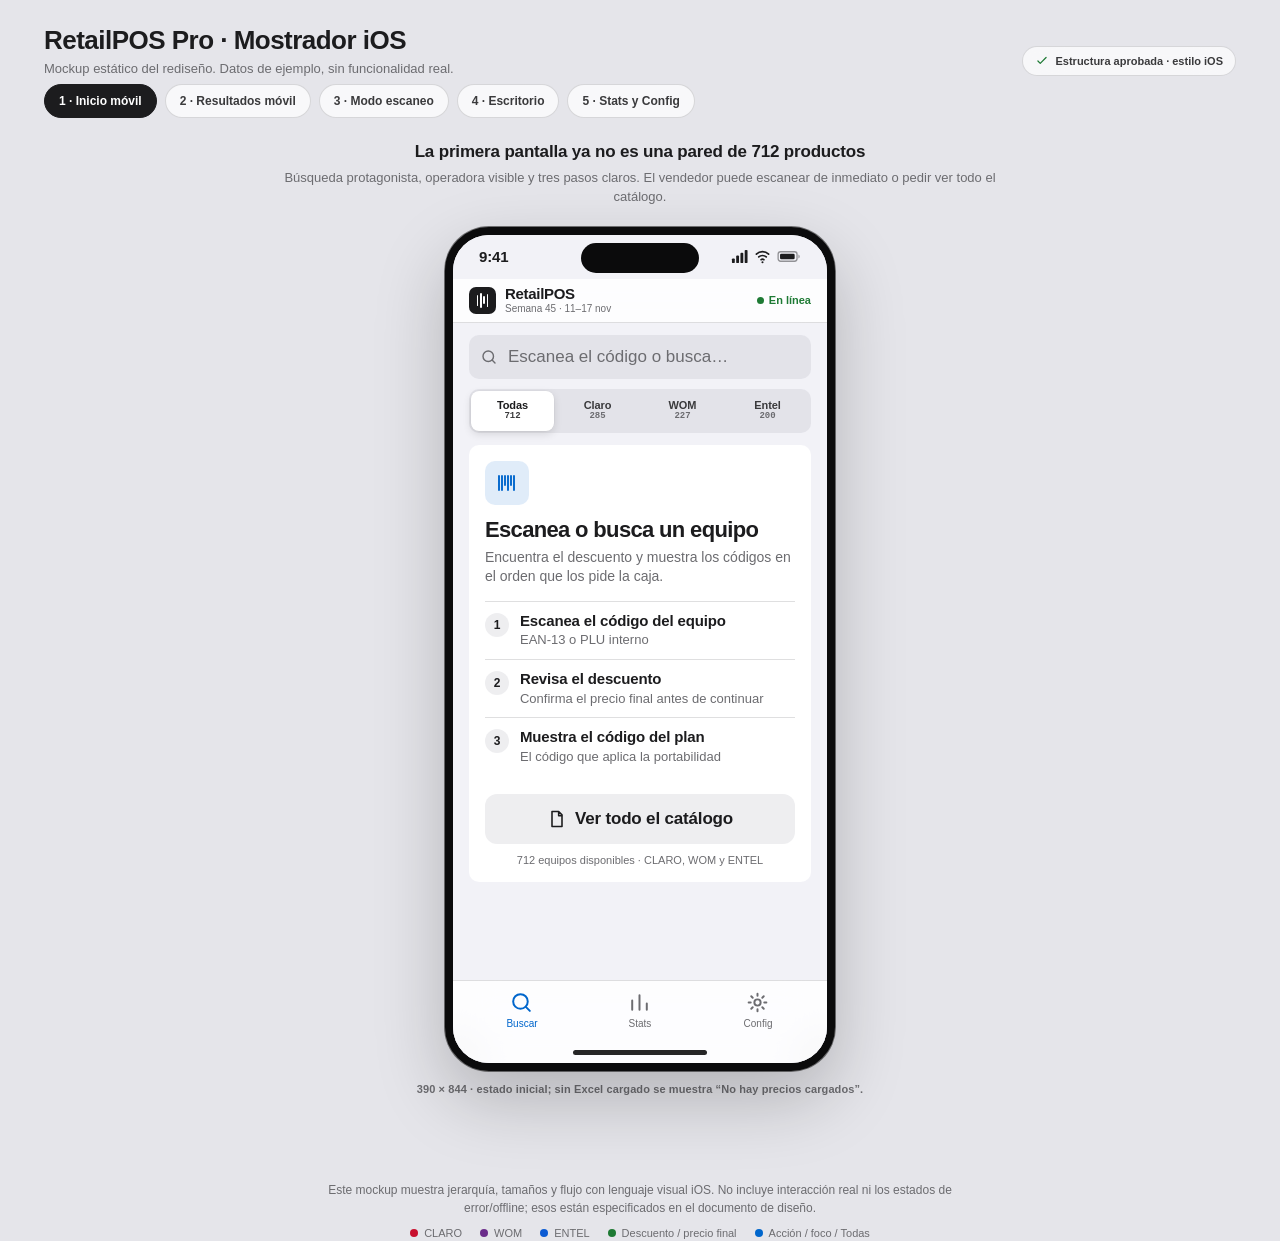
==== commit 9c016f6c: "feat: entel azul, persistencia de excel en blob y autorecuperacion" ====
--- a/docs/superpowers/specs/mockups/retailpos-mostrador.html
+++ b/docs/superpowers/specs/mockups/retailpos-mostrador.html
@@ -22,7 +22,7 @@
     --danger: #D70015;
     --claro: #C8102E;
     --wom: #6B2D8B;
-    --entel: #C2410C;
+    --entel: #0B5BD3;
     --todas: #0066CC;
     --warning-bg: #FFF8E5;
     --warning-ink: #6B4E00;
